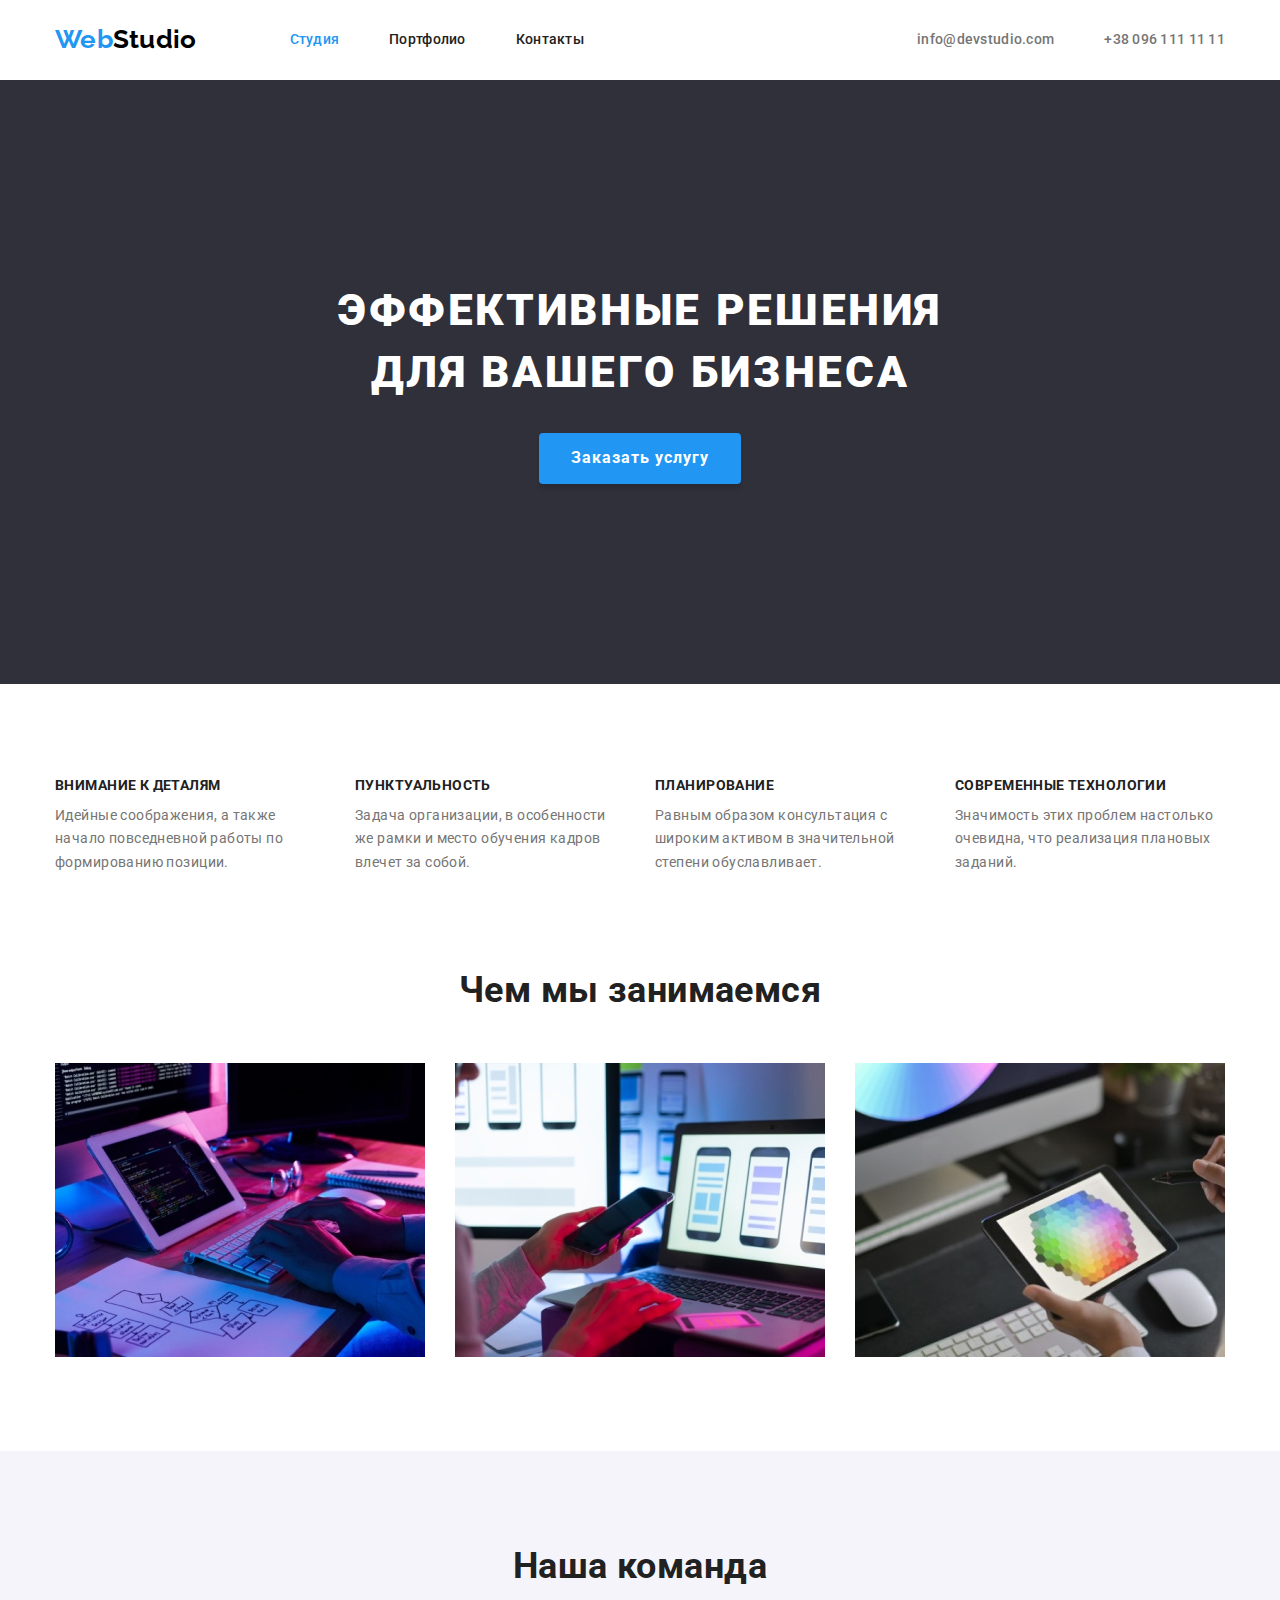
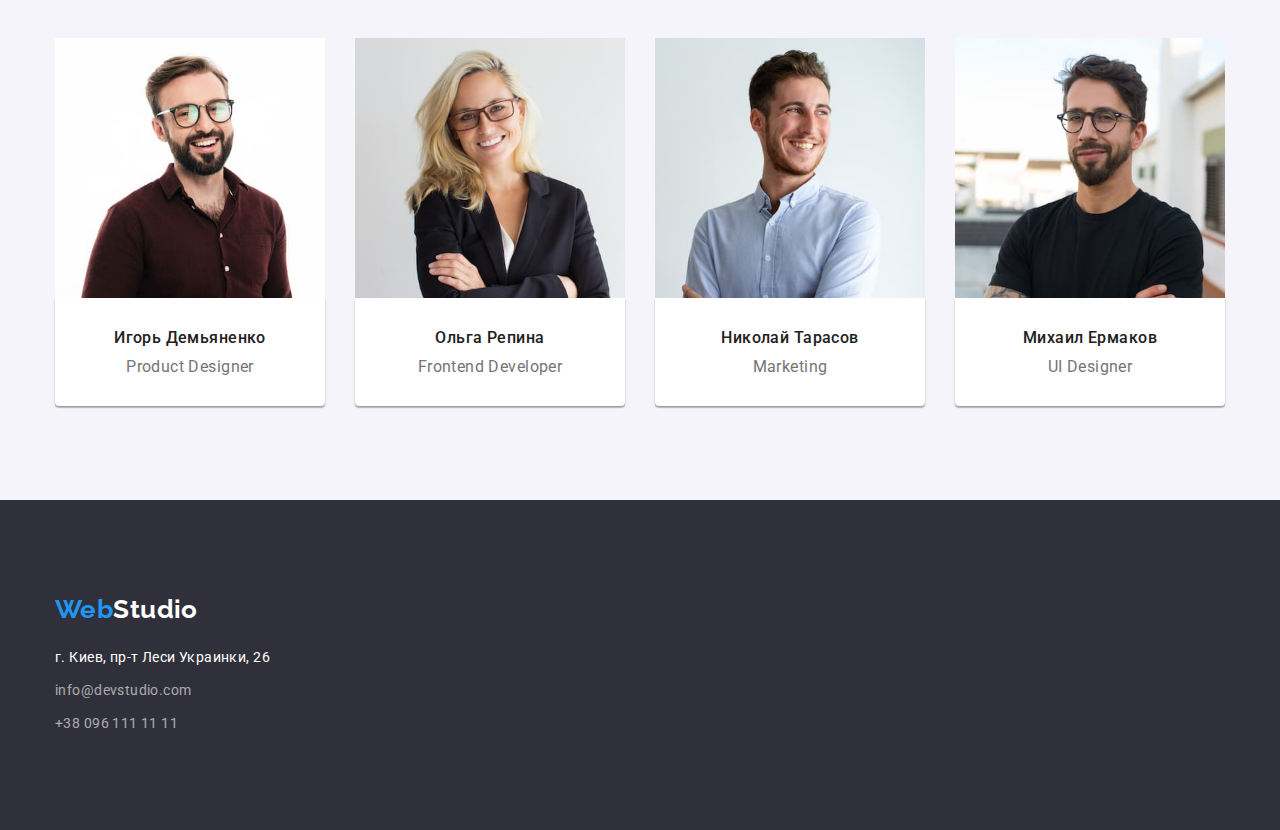
==== index.html @ 278dce56 "Работа с svg" ====
<!DOCTYPE html>
<html lang="ru">
<head>
    <meta charset="UTF-8">
    <meta http-equiv="X-UA-Compatible" content="IE=edge">
    <meta name="viewport" content="width=device-width, initial-scale=1.0">
    <link rel="stylesheet" href="https://cdnjs.cloudflare.com/ajax/libs/modern-normalize/1.0.0/modern-normalize.min.css"/>
    <link rel="stylesheet" href="./css/styles.css">
    <link rel="preconnect" href="https://fonts.gstatic.com">
    <link href="https://fonts.googleapis.com/css2?family=Raleway:wght@700&family=Roboto:wght@400;500;700;900&display=swap"
          rel="stylesheet">
    <title>Homework HTML+CSS of Yusupow E.</title>
</head>
<body>
    <!-- Header -->
    <header class="page-header">
        <div class="container">
            <nav class="navigation-menu">
                <a href="./index.html" class="logo"><span class="logo-half">Web</span>Studio</a>
                <ul class="list nav-list">
                    <li class="nav-items"> <a href="./index.html" class="nav-link link current">Студия</a></li>
                    <li class="nav-items"> <a href="./portfolio.html" class="nav-link link">Портфолио</a></li>
                    <li class="nav-items"> <a href="#" class="nav-link link">Контакты</a></li>
                </ul>
            </nav>
            <ul class="list contact-list">
                <li> <a href="mailto:info@devstudio.com" class="contact-link link">info@devstudio.com</a></li>
                <li> <a href="tel:+380961111111" class="contact-link link">+38 096 111 11 11</a></li>
            </ul>
        </div>
        
    </header>
    <!-- /Header -->

    <!-- Main content -->
    <!-- <div class="container"></div> -->
    <main>
        <!-- Hero -->
        <section class="hero">
            <div class="container">
                <h1 class="hero-title">Эффективные решения для вашего бизнеса</h1>
                <button type="button" class="hero-btn">Заказать услугу</button>
            </div>
        </section>
        <!-- /Hero -->
                
        <!-- About features section -->
        <section class="features-section">
            <div class="container">
                <ul class="list features-set">
                    <li class="feature-item">
                        <h3 class="feature-title">Внимание к деталям</h3>
                        <p class="feature-description">Идейные соображения, а также начало повседневной работы по формированию позиции.</p>
                    </li>
                    <li class="feature-item">
                        <h3 class="feature-title">Пунктуальность</h3>
                        <p class="feature-description">Задача организации, в особенности же рамки и место обучения кадров влечет за собой.</p>
                    </li>
                    <li class="feature-item">
                        <h3 class="feature-title">Планирование</h3>
                        <p class="feature-description">Равным образом консультация с широким активом в значительной степени обуславливает.</p>
                    </li>
                    <li class="feature-item">
                        <h3 class="feature-title">Современные технологии</h3>
                        <p class="feature-description">Значимость этих проблем настолько очевидна, что реализация плановых заданий.</p>
                    </li>
                </ul>
            </div>
        </section>
        <!-- /About features section -->
        
        <!-- About services section -->
        <section class="services-section">
            <div class="container">
                <h2 class="service-title">Чем мы занимаемся</h2>
                <ul class="list service-set">
                    <li class="service-item">
                        <img src="./images/box1.jpg" alt="website development" height="294" width="370">
                    </li>

                    <li class="service-item">
                        <img src="./images/box2.jpg" alt="web design creation" height="294" width="370">
                    </li>

                    <li class="service-item">
                        <img src="./images/box3.jpg" alt="developer tools" height="294" width="370">
                    </li>
                </ul>
            </div>    
           
            
        </section>
        <!-- /About services section -->

        <!-- About team section -->
        <section class="team-section">
            <div class="container">
                <h2 class="team-title">Наша команда</h2>
                <ul class="list team-set">
                    <li class="team-card">
                        <img src="./images/pdesigner.jpg" alt="member of the team" height="260" width="270">
                        <div class="card-member">
                            <h3 class="team-member">Игорь Демьяненко</h3>
                            <p class="profession">Product Designer</p>
                        </div>
                    </li>

                    <li class="team-card">
                        <img src="./images/fdeveloper.jpg" alt="member of the team" height="260" width="270">
                        <div class="card-member">
                            <h3 class="team-member">Ольга Репина</h3>
                            <p class="profession">Frontend Developer</p>
                        </div>
                    </li>

                    <li class="team-card">
                        <img src="./images/marketing.jpg" alt="member of the team" height="260" width="270">  
                        <div class="card-member">
                            <h3 class="team-member">Николай Тарасов</h3>
                            <p class="profession">Marketing</p>
                        </div>
                    </li>

                    <li class="team-card">
                        
                        <img src="./images/uldesigner.jpg" alt="member of the team" height="260" width="270">
                        <div class="card-member">
                            <h3 class="team-member">Михаил Ермаков</h3>
                            <p class="profession">UI Designer</p>
                        </div>
                    </li>                 
                </ul>
            </div>
            
        </section>
        <!-- /About team section -->
    </main>
    <!-- /Main content -->

    <!-- Footer -->
    <footer class="footer-section">
        <div class="container">
            <a href="./index.html" class="logo footer-logo"><span class="logo-half">Web</span>Studio</a>
            <address>
                <p class="location">г. Киев, пр-т Леси Украинки, 26</p>
                <ul class="list contact-list contact-footer">
                    <li>
                        <a href="mailto:info@devstudio.com" class="contact-link link">info@devstudio.com</a>
                    </li>
                    <li>
                        <a href="tel:+380961111111" class="contact-link link">+38 096 111 11 11</a>
                    </li>
                </ul>
            </address>
        </div>
       
    </footer>
    <!-- /Footer -->
</body>
</html>
---- css/styles.css ----
:root {
  --primary-text-color: #757575;
  --primary-white-color: #ffffff;
  --title-text-color: #212121;
  --accent-color: #2196f3;
  --background-dark-color: #2f303a;
  --background-light-color: #f5f4fa;
  --logo-text-color: #000000;
  --transparent-color: rgba(255, 255, 255, 0.6);

  --card-set-gap: 30px;
  --card-shadow: 0px 2px 1px -1px rgba(0, 0, 0, 0.2),
    0px 1px 1px 0px rgba(0, 0, 0, 0.14), 0px 1px 3px 0px rgba(0, 0, 0, 0.12);
}
body {
  font-family: Roboto, sans-serif;
  font-style: normal;
  font-weight: normal;
  font-size: 14px;
  line-height: 1.71;
  letter-spacing: 0.03em;
  color: var(--primary-text-color);
  background-color: var(--primary-white-color);
}

/* Селекторы элементов и классов с повторяющимися значениями */
h2,
h3,
a.nav-link,
.btn-filter {
  color: var(--title-text-color);
}

ul {
  list-style-type: none;
}
.hero-btn,
.btn-filter:hover,
.btn-filter:focus,
.hero,
.footer-section .footer-logo,
.location {
  color: var(--primary-white-color);
}
.logo-half,
.link:hover,
.link:focus,
a.current {
  color: var(--accent-color);
}
.hero-btn,
.btn-filter:hover,
.btn-filter:focus {
  background-color: var(--accent-color);
}
.hero,
.footer-section {
  background-color: var(--background-dark-color);
}
.team-section,
.btn-filter {
  background-color: var(--background-light-color);
}
.list,
.feature-description,
.features-set,
.team-set .portfolio-item,
.card-set,
.team-set,
.profession,
.feature-title,
.service-set,
.service-title,
.team-title,
.team-member,
.portfolio-menu,
address,
.features-section,
.portfolio {
  margin: 0;
  padding: 0;
}
.card-set,
.filter-list,
.team-set,
.service-set,
.features-set,
.navigation-menu,
.nav-list,
.page-header .contact-list,
.page-header .container {
  display: flex;
}
.card-set,
.features-set,
.service-set,
.team-set {
  margin-left: calc(-1 * var(--card-set-gap));
}
.feature-item,
.team-card {
  flex-basis: calc(100% / 4 - var(--card-set-gap));
  margin-left: var(--card-set-gap);
}
.card-set > .card-item,
.service-item {
  flex-basis: calc(100% / 3 - var(--card-set-gap));
  margin-left: var(--card-set-gap);
}
.filter-list,
.service-title,
.team-title {
  margin-bottom: 50px;
}
.footer-section,
.team-section,
.features-section,
.portfolio {
  padding-top: 94px;
  padding-bottom: 94px;
}
.container,
main,
.footer-section,
.hero {
  margin-left: auto;
  margin-right: auto;
}
.hero,
.service-title,
.team-title,
.card-member {
  text-align: center;
}
.list {
  list-style: none;
}
.container {
  width: 1200px;
  padding: 0 15px;
}
/* /Селекторы элементов и классов с повторяющимися значениями */

/* Header */
.page-header .container {
  min-height: 80px;
}
.portfolio-header {
  border-bottom: 1px solid #ececec;
}
.logo {
  font-family: Raleway;
  font-weight: bold;
  font-size: 26px;
  line-height: 1.2;
  text-decoration: none;
  color: var(--logo-text-color);
}
.navigation-menu,
.contact-list {
  font-weight: 500;
  line-height: 1.14;
  letter-spacing: 0.02em;
}
.navigation-menu,
.nav-list,
.page-header .contact-list {
  align-items: center;
}
.nav-list {
  margin-left: 93px;
}
.nav-items:not(:last-child),
.contact-list li:not(:last-child) {
  margin-right: 50px;
}
.page-header .contact-list {
  margin-left: auto;
}
.link {
  text-decoration: none;
  color: var(--primary-text-color);
  padding: 9px 0;
}
/* /Header */

/* Main content */
/* Hero */
.hero {
  padding: 200px 0;
}
.hero-title {
  font-weight: 900;
  font-size: 44px;
  line-height: 1.4;
  letter-spacing: 0.06em;
  text-transform: uppercase;
  width: 696px;
  margin: 0 auto 30px;
}
.hero-btn {
  font-weight: bold;
  font-size: 16px;
  line-height: 1.9;
  letter-spacing: 0.06em;
  min-width: 200px;
  border: transparent;
  border-radius: 4px;
  padding: 10px 32px;
  display: inline-block;
  box-shadow: 0px 4px 4px rgba(0, 0, 0, 0.15);
}
.hero-btn:hover,
.hero-btn:focus {
  cursor: pointer;
}
.hero-btn {
  border: 0px;
}
/* /Hero */

/* About features section */
.feature-title {
  font-weight: bold;
  font-size: 14px;
  line-height: 1.14;
  text-transform: uppercase;
  margin-bottom: 10px;
}
/* /About features section */

/* About services section */
.services-section {
  padding-bottom: 94px;
}
.service-title {
  font-weight: bold;
  font-size: 36px;
  line-height: 1.2;
}
img {
  display: block;
  max-width: 100%;
  height: auto;
}
/* /About services section */

/* About team section */
.team-section {
  font-size: 16px;
  line-height: 1.2;
}
.team-title {
  font-weight: bold;
  font-size: 36px;
  line-height: 1.2;
}
.card-member {
  background-color: #fff;
  border-radius: 0 0 4px 4px;
  box-shadow: 0px 1px 3px rgba(0, 0, 0, 0.12), 0px 1px 1px rgba(0, 0, 0, 0.14),
    0px 2px 1px rgba(0, 0, 0, 0.2);
}
.card-member {
  padding: 30px 50px;
}
.team-member {
  font-weight: 500;
  font-size: 16px;
  margin-bottom: 10px;
}
/* /About team section */
/* /Main content */

/* Portfolio content */
/* Portfolio filter */
.filter-list {
  justify-content: center;
}
.filter-item:not(:last-child) {
  margin-right: 8px;
}
.btn-filter {
  font-family: Roboto;
  font-style: normal;
  font-weight: 500;
  font-size: 16px;
  line-height: 1.62;
  letter-spacing: 0.03em;
  cursor: pointer;
  min-width: 78px;
  border: transparent;
  border-radius: 4px;
  padding: 6px 22px;
}
/* /Portfolio filter */

/* Portfolio menu */
.portfolio-item {
  font-weight: 700;
  font-size: 18px;
  line-height: 2;
  letter-spacing: 0.06em;
}
.portfolio-menu {
  font-size: 16px;
  line-height: 1.9;
}
.card-set {
  flex-wrap: wrap;
}
.card-set > .card-item:nth-child(n + 4) {
  margin-top: var(--card-set-gap);
}
.card {
  width: 370px;
  min-height: 404px;
  overflow: hidden;
}
.menu-items {
  padding: 20px 24px;
  border: 1px solid #eeeeee;
  border-top: 0;
}
.portfolio-item {
  margin-bottom: 4px;
}
/* /Portfolio menu */
/* /Portfolio content */

/* Footer */
address {
  margin-top: 20px;
}
.contact-footer a {
  font-style: normal;
  font-weight: 400;
  font-size: 14px;
  line-height: 1.7;
  letter-spacing: 0.03em;
  color: var(--transparent-color);
}
.contact-footer li:not(:last-child) {
  margin-bottom: 9px;
}
.location {
  font-style: normal;
  margin-bottom: 9px;
}
/* /Footer */
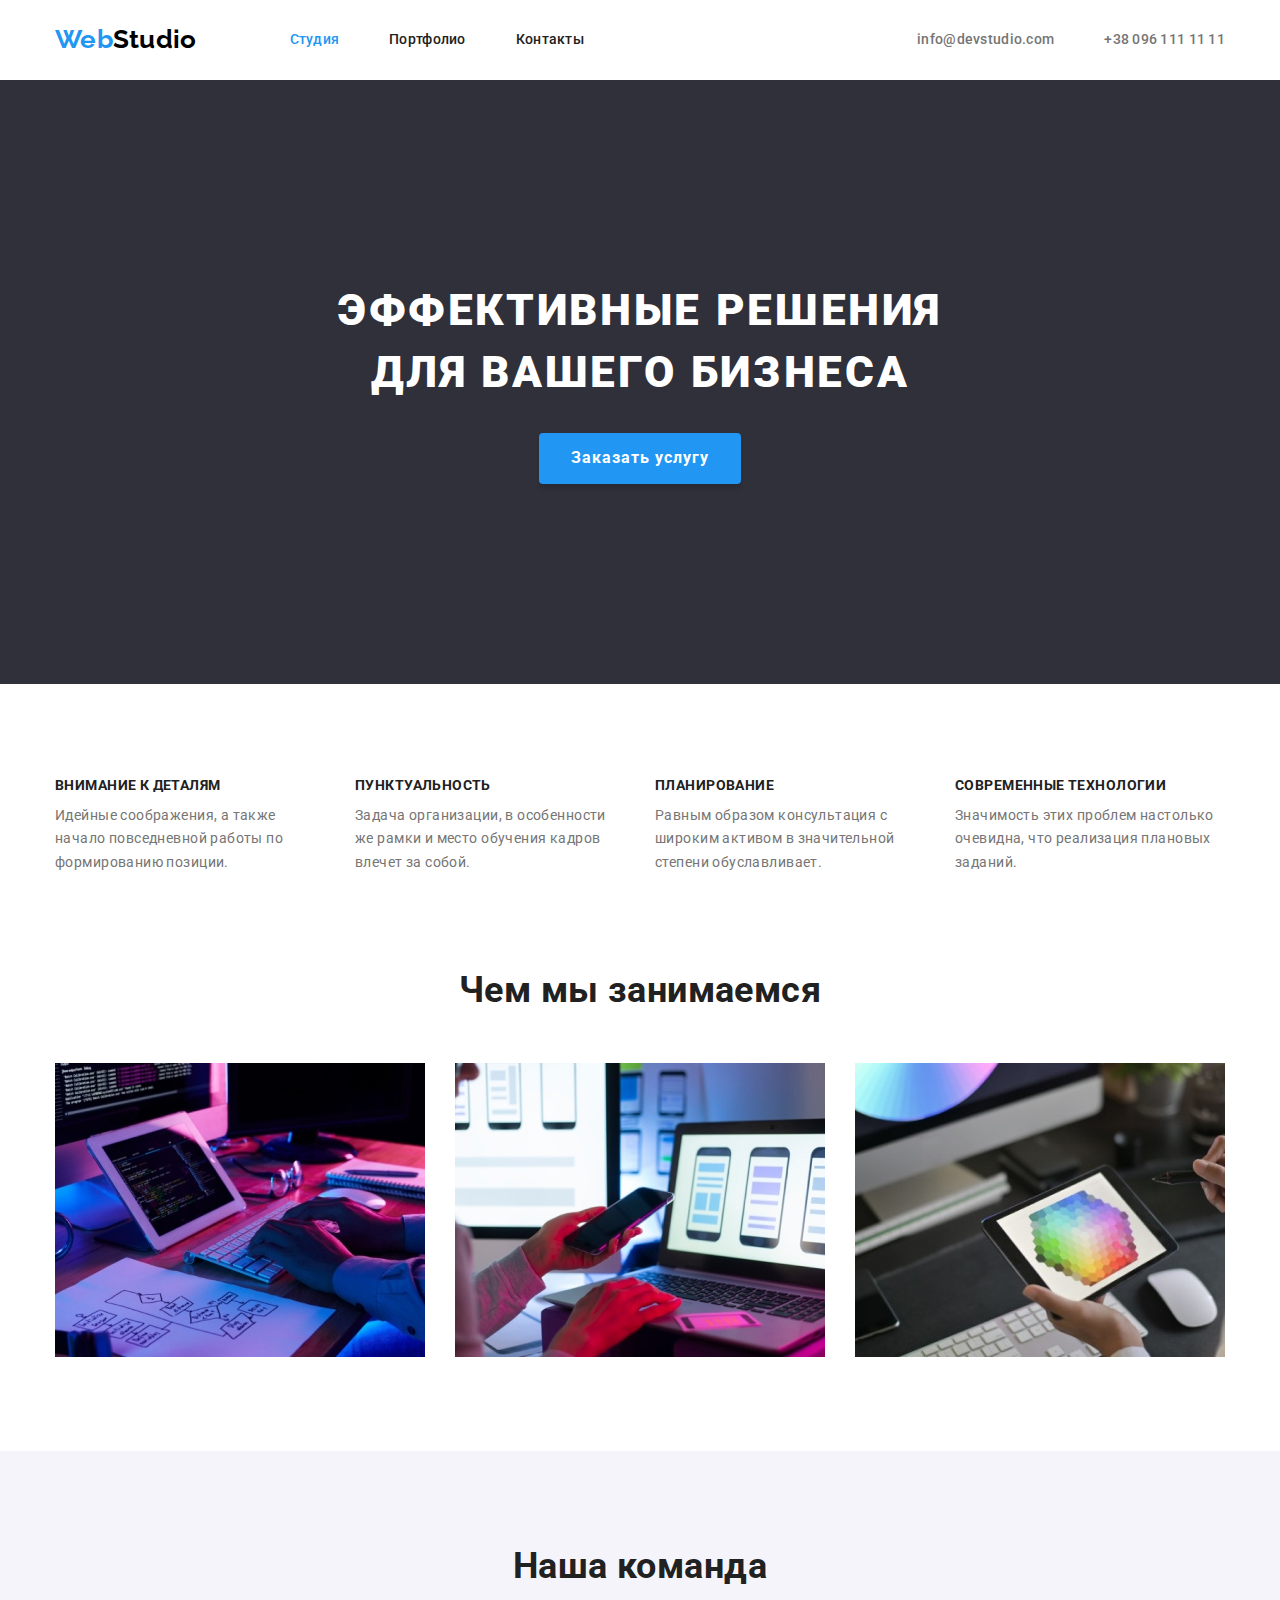
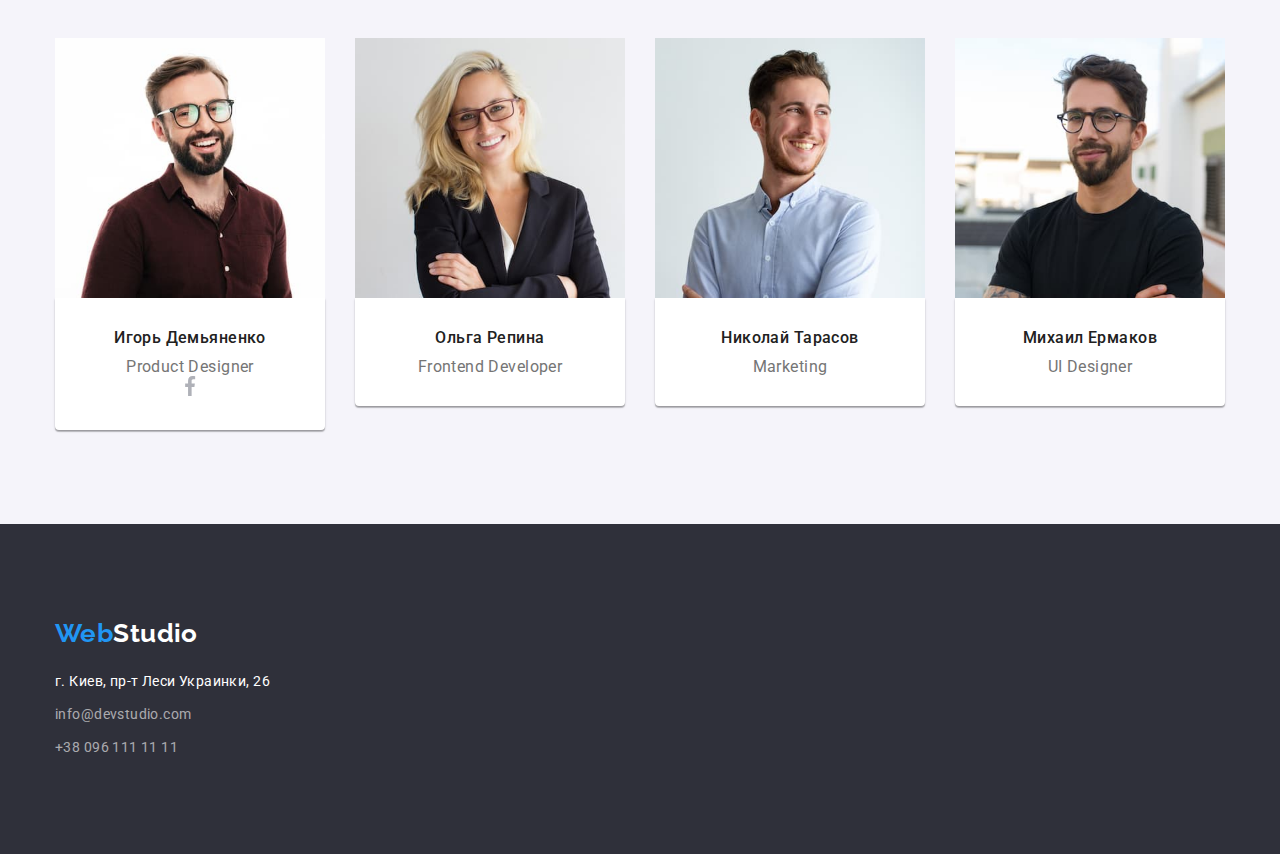
==== commit 40c3d47a: "тест по svg" ====
--- a/index.html
+++ b/index.html
@@ -102,6 +102,13 @@
                         <div class="card-member">
                             <h3 class="team-member">Игорь Демьяненко</h3>
                             <p class="profession">Product Designer</p>
+                            
+                            
+                            <svg width="20" height="20">
+                                <use href="./img/sprite.svg#facebook"></use>
+                            </svg>
+
+                            
                         </div>
                     </li>
 
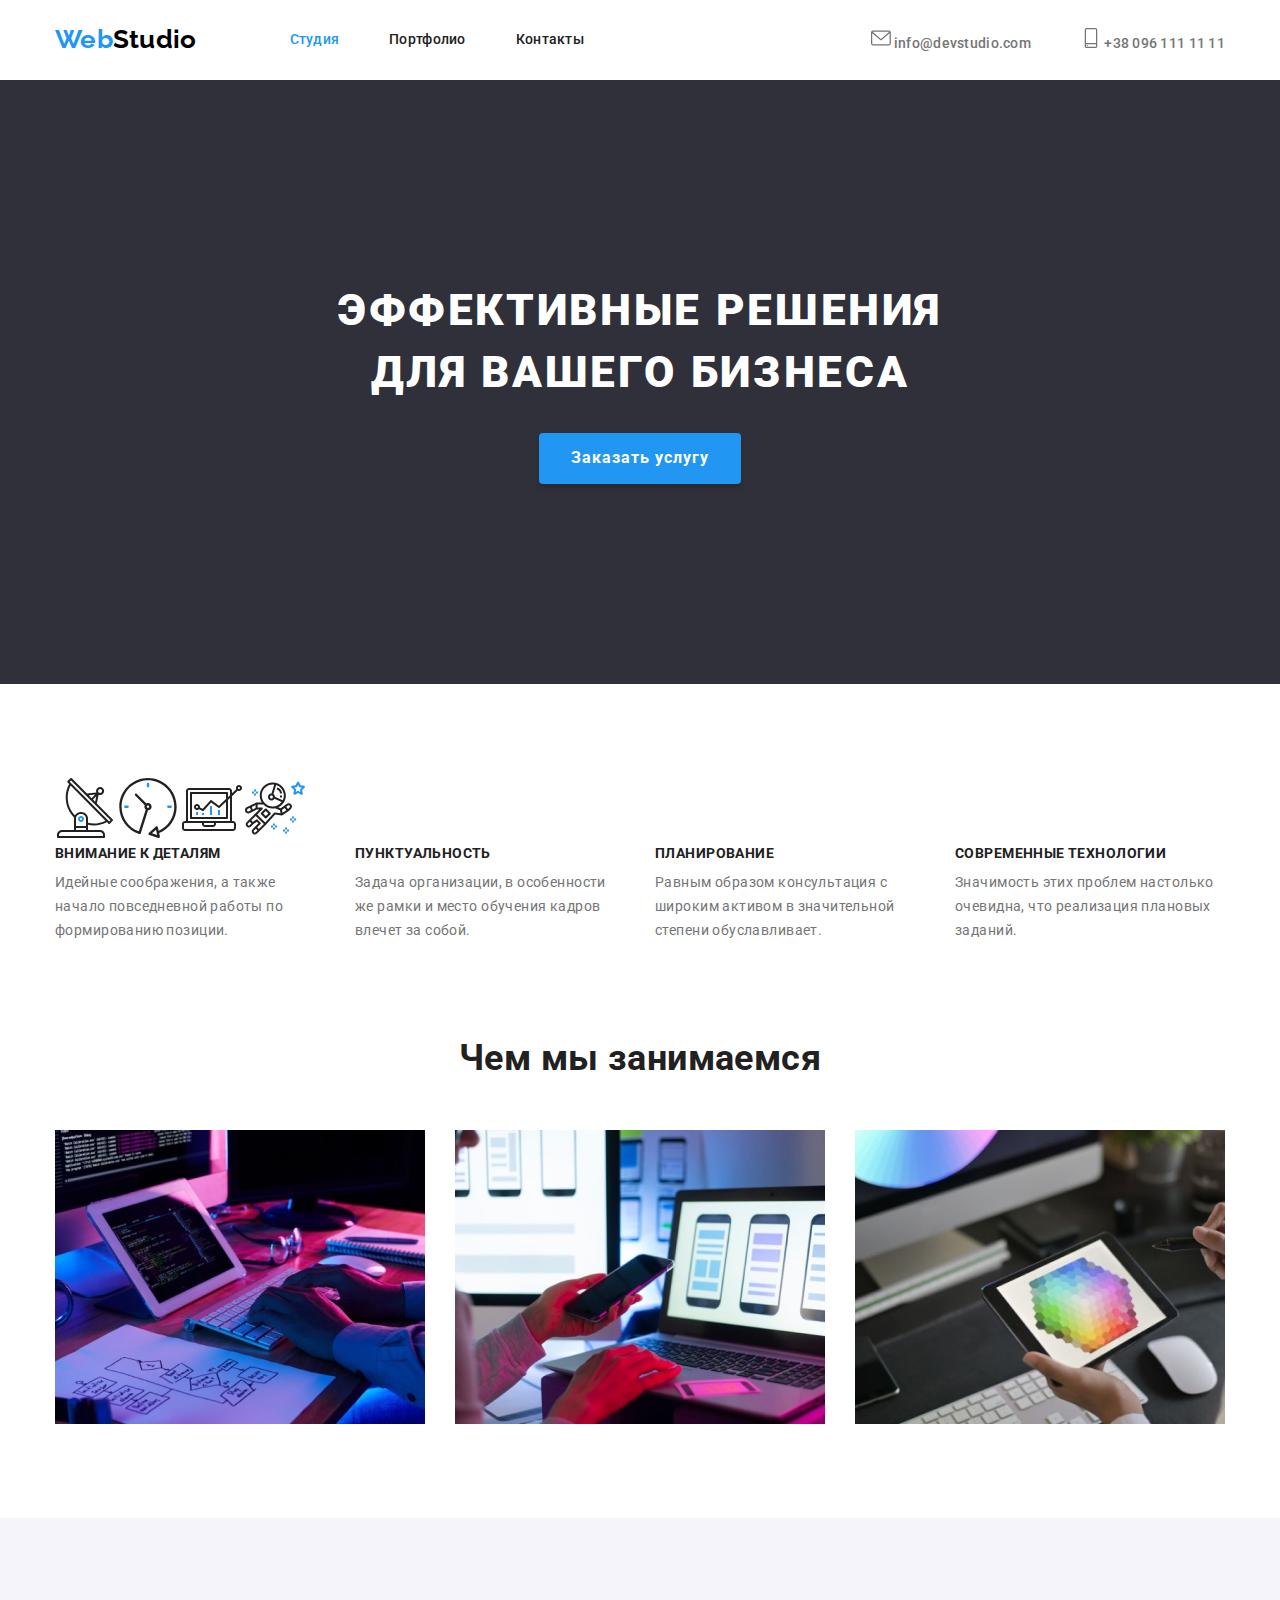
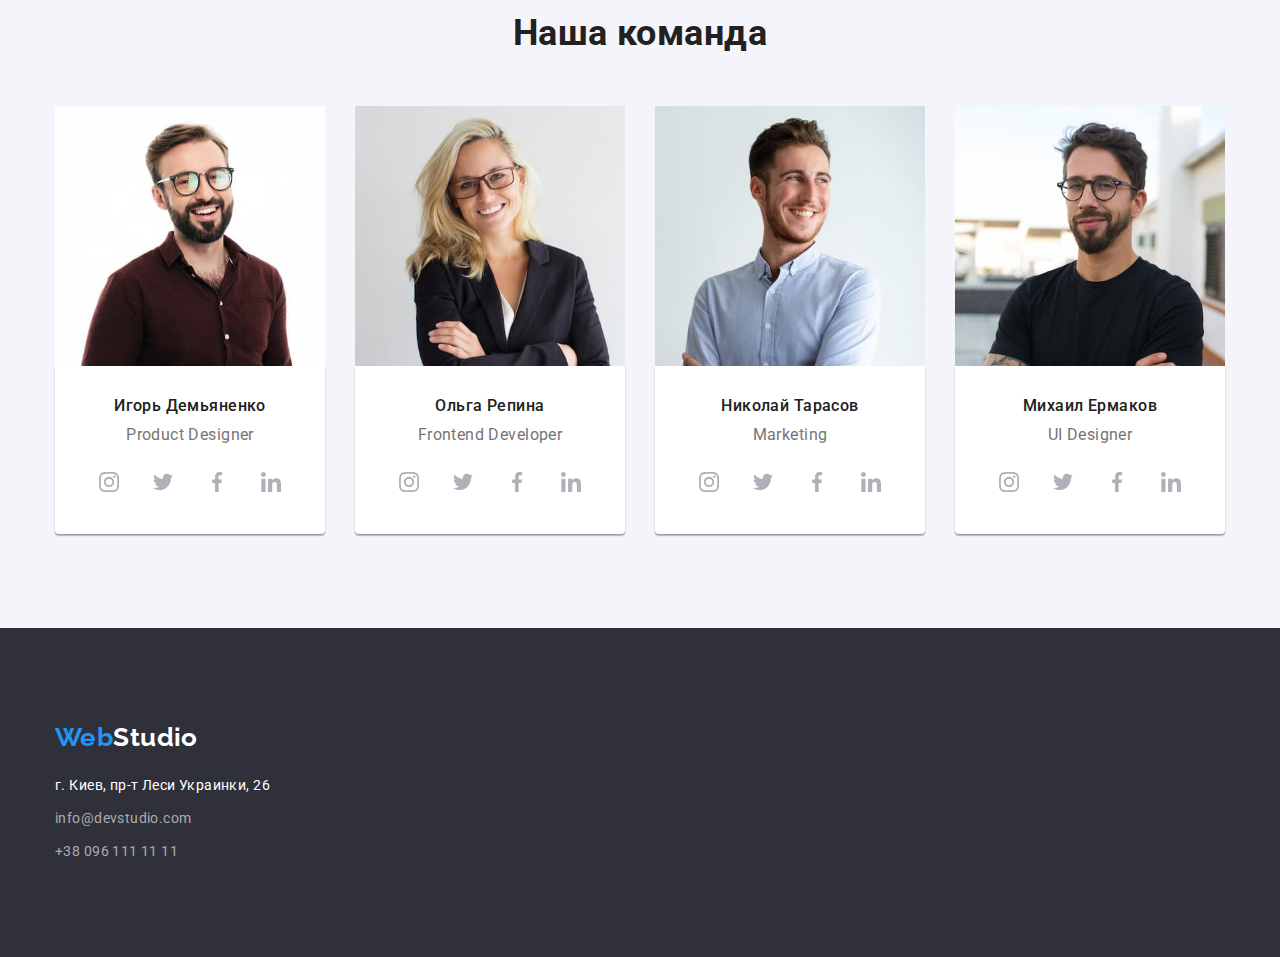
==== commit 26c2d903: "Работа с иконками" ====
--- a/index.html
+++ b/index.html
@@ -24,8 +24,18 @@
                 </ul>
             </nav>
             <ul class="list contact-list">
-                <li> <a href="mailto:info@devstudio.com" class="contact-link link">info@devstudio.com</a></li>
-                <li> <a href="tel:+380961111111" class="contact-link link">+38 096 111 11 11</a></li>
+                <li> 
+                    <svg width="20" height="20">
+                        <use href="./images/sprite.svg#envelope"></use>
+                    </svg>
+                    <a href="mailto:info@devstudio.com" class="contact-link link">info@devstudio.com</a>
+                </li>
+                <li> 
+                    <svg width="20" height="20">
+                        <use href="./images/sprite.svg#smartphone"></use>
+                    </svg>
+                    <a href="tel:+380961111111" class="contact-link link">+38 096 111 11 11</a>
+                </li>
             </ul>
         </div>
         
@@ -47,6 +57,24 @@
         <!-- About features section -->
         <section class="features-section">
             <div class="container">
+
+                <div class="div-svg">
+                    <svg width="60" height="60">
+                        <use class="my-svg" href="./images/sprite.svg#antenna"></use>
+                    </svg>
+                    <svg width="60" height="60">
+                        <use class="my-svg" href="./images/sprite.svg#clock"></use>
+                    </svg>
+                    <svg width="60" height="60">
+                        <use class="my-svg" href="./images/sprite.svg#diagram"></use>
+                    </svg>
+                    <svg width="60" height="60">
+                        <use class="my-svg" href="./images/sprite.svg#astronaut"></use>
+                    </svg>
+                </div>
+                
+
+
                 <ul class="list features-set">
                     <li class="feature-item">
                         <h3 class="feature-title">Внимание к деталям</h3>
@@ -102,13 +130,40 @@
                         <div class="card-member">
                             <h3 class="team-member">Игорь Демьяненко</h3>
                             <p class="profession">Product Designer</p>
-                            
-                            
-                            <svg width="20" height="20">
-                                <use href="./img/sprite.svg#facebook"></use>
-                            </svg>
-
-                            
+                            <ul class="member-icons">
+                                <li> 
+                                    <a class="member-link" href="#" area-label="Иконка Инстаграм">
+                                        <svg class="member-svg-icon">
+                                            <use href="./images/sprite.svg#instagram"></use>
+                                        </svg>
+                                    </a>
+                                    
+                               </li>
+                                <li> 
+                                    <a class="member-link" href="#" area-label="Иконка Твиттер">
+                                        <svg class="member-svg-icon">
+                                            <use href="./images/sprite.svg#twitter"></use>
+                                        </svg>
+                                    </a>
+                                    
+                                </li>
+                                <li> 
+                                    <a class="member-link" href="#" area-label="Иконка Фейсбук">
+                                        <svg class="member-svg-icon">
+                                            <use href="./images/sprite.svg#facebook"></use>
+                                        </svg>
+                                    </a>
+                                    
+                                </li>
+                                <li> 
+                                    <a class="member-link" href="#" area-label="Иконка Линкедин">
+                                        <svg class="member-svg-icon">
+                                            <use href="./images/sprite.svg#linkedin"></use>
+                                        </svg>
+                                    </a>
+                                    
+                                </li>
+                            </ul>
                         </div>
                     </li>
 
@@ -117,7 +172,42 @@
                         <div class="card-member">
                             <h3 class="team-member">Ольга Репина</h3>
                             <p class="profession">Frontend Developer</p>
+                            <ul class="member-icons">
+                                <li>
+                                    <a class="member-link" href="#" area-label="Иконка Инстаграм">
+                                        <svg class="member-svg-icon">
+                                            <use href="./images/sprite.svg#instagram"></use>
+                                        </svg>
+                                    </a>
+                            
+                                </li>
+                                <li>
+                                    <a class="member-link" href="#" area-label="Иконка Твиттер">
+                                        <svg class="member-svg-icon">
+                                            <use href="./images/sprite.svg#twitter"></use>
+                                        </svg>
+                                    </a>
+                            
+                                </li>
+                                <li>
+                                    <a class="member-link" href="#" area-label="Иконка Фейсбук">
+                                        <svg class="member-svg-icon">
+                                            <use href="./images/sprite.svg#facebook"></use>
+                                        </svg>
+                                    </a>
+                            
+                                </li>
+                                <li>
+                                    <a class="member-link" href="#" area-label="Иконка Линкедин">
+                                        <svg class="member-svg-icon">
+                                            <use href="./images/sprite.svg#linkedin"></use>
+                                        </svg>
+                                    </a>
+                            
+                                </li>
+                            </ul>
                         </div>
+
                     </li>
 
                     <li class="team-card">
@@ -125,6 +215,40 @@
                         <div class="card-member">
                             <h3 class="team-member">Николай Тарасов</h3>
                             <p class="profession">Marketing</p>
+                            <ul class="member-icons">
+                                <li>
+                                    <a class="member-link" href="#" area-label="Иконка Инстаграм">
+                                        <svg class="member-svg-icon">
+                                            <use href="./images/sprite.svg#instagram"></use>
+                                        </svg>
+                                    </a>
+                            
+                                </li>
+                                <li>
+                                    <a class="member-link" href="#" area-label="Иконка Твиттер">
+                                        <svg class="member-svg-icon">
+                                            <use href="./images/sprite.svg#twitter"></use>
+                                        </svg>
+                                    </a>
+                            
+                                </li>
+                                <li>
+                                    <a class="member-link" href="#" area-label="Иконка Фейсбук">
+                                        <svg class="member-svg-icon">
+                                            <use href="./images/sprite.svg#facebook"></use>
+                                        </svg>
+                                    </a>
+                            
+                                </li>
+                                <li>
+                                    <a class="member-link" href="#" area-label="Иконка Линкедин">
+                                        <svg class="member-svg-icon">
+                                            <use href="./images/sprite.svg#linkedin"></use>
+                                        </svg>
+                                    </a>
+                            
+                                </li>
+                            </ul>
                         </div>
                     </li>
 
@@ -134,6 +258,40 @@
                         <div class="card-member">
                             <h3 class="team-member">Михаил Ермаков</h3>
                             <p class="profession">UI Designer</p>
+                            <ul class="member-icons">
+                                <li>
+                                    <a class="member-link" href="#" area-label="Иконка Инстаграм">
+                                        <svg class="member-svg-icon">
+                                            <use href="./images/sprite.svg#instagram"></use>
+                                        </svg>
+                                    </a>
+                            
+                                </li>
+                                <li>
+                                    <a class="member-link" href="#" area-label="Иконка Твиттер">
+                                        <svg class="member-svg-icon">
+                                            <use href="./images/sprite.svg#twitter"></use>
+                                        </svg>
+                                    </a>
+                            
+                                </li>
+                                <li>
+                                    <a class="member-link" href="#" area-label="Иконка Фейсбук">
+                                        <svg class="member-svg-icon">
+                                            <use href="./images/sprite.svg#facebook"></use>
+                                        </svg>
+                                    </a>
+                            
+                                </li>
+                                <li>
+                                    <a class="member-link" href="#" area-label="Иконка Линкедин">
+                                        <svg class="member-svg-icon">
+                                            <use href="./images/sprite.svg#linkedin"></use>
+                                        </svg>
+                                    </a>
+                            
+                                </li>
+                            </ul>
                         </div>
                     </li>                 
                 </ul>
--- a/css/styles.css
+++ b/css/styles.css
@@ -9,6 +9,7 @@
   --transparent-color: rgba(255, 255, 255, 0.6);
 
   --card-set-gap: 30px;
+  --icon-soclink-gap: 10px;
   --card-shadow: 0px 2px 1px -1px rgba(0, 0, 0, 0.2),
     0px 1px 1px 0px rgba(0, 0, 0, 0.14), 0px 1px 3px 0px rgba(0, 0, 0, 0.12);
 }
@@ -262,12 +263,39 @@
     0px 2px 1px rgba(0, 0, 0, 0.2);
 }
 .card-member {
-  padding: 30px 50px;
+  padding: 30px 32px;
 }
 .team-member {
   font-weight: 500;
   font-size: 16px;
   margin-bottom: 10px;
+}
+.member-icons {
+  margin: 16px 0 0 calc(-1 * var(--icon-soclink-gap));
+  padding: 0;
+  display: flex;
+}
+.member-icons .member-link {
+  display: flex;
+  justify-content: center;
+  align-items: center;
+  flex-basis: calc(100% / 4 - var(--icon-soclink-gap));
+  margin-left: var(--icon-soclink-gap);
+  width: 44px;
+  height: 44px;
+  border-radius: 50%;
+  background-color: #ffffff;
+}
+.member-link:hover {
+  background-color: var(--accent-color);
+}
+.member-link:hover .member-svg-icon {
+  fill: #ffffff;
+}
+
+.member-icons .member-svg-icon {
+  width: 20px;
+  height: 20px;
 }
 /* /About team section */
 /* /Main content */
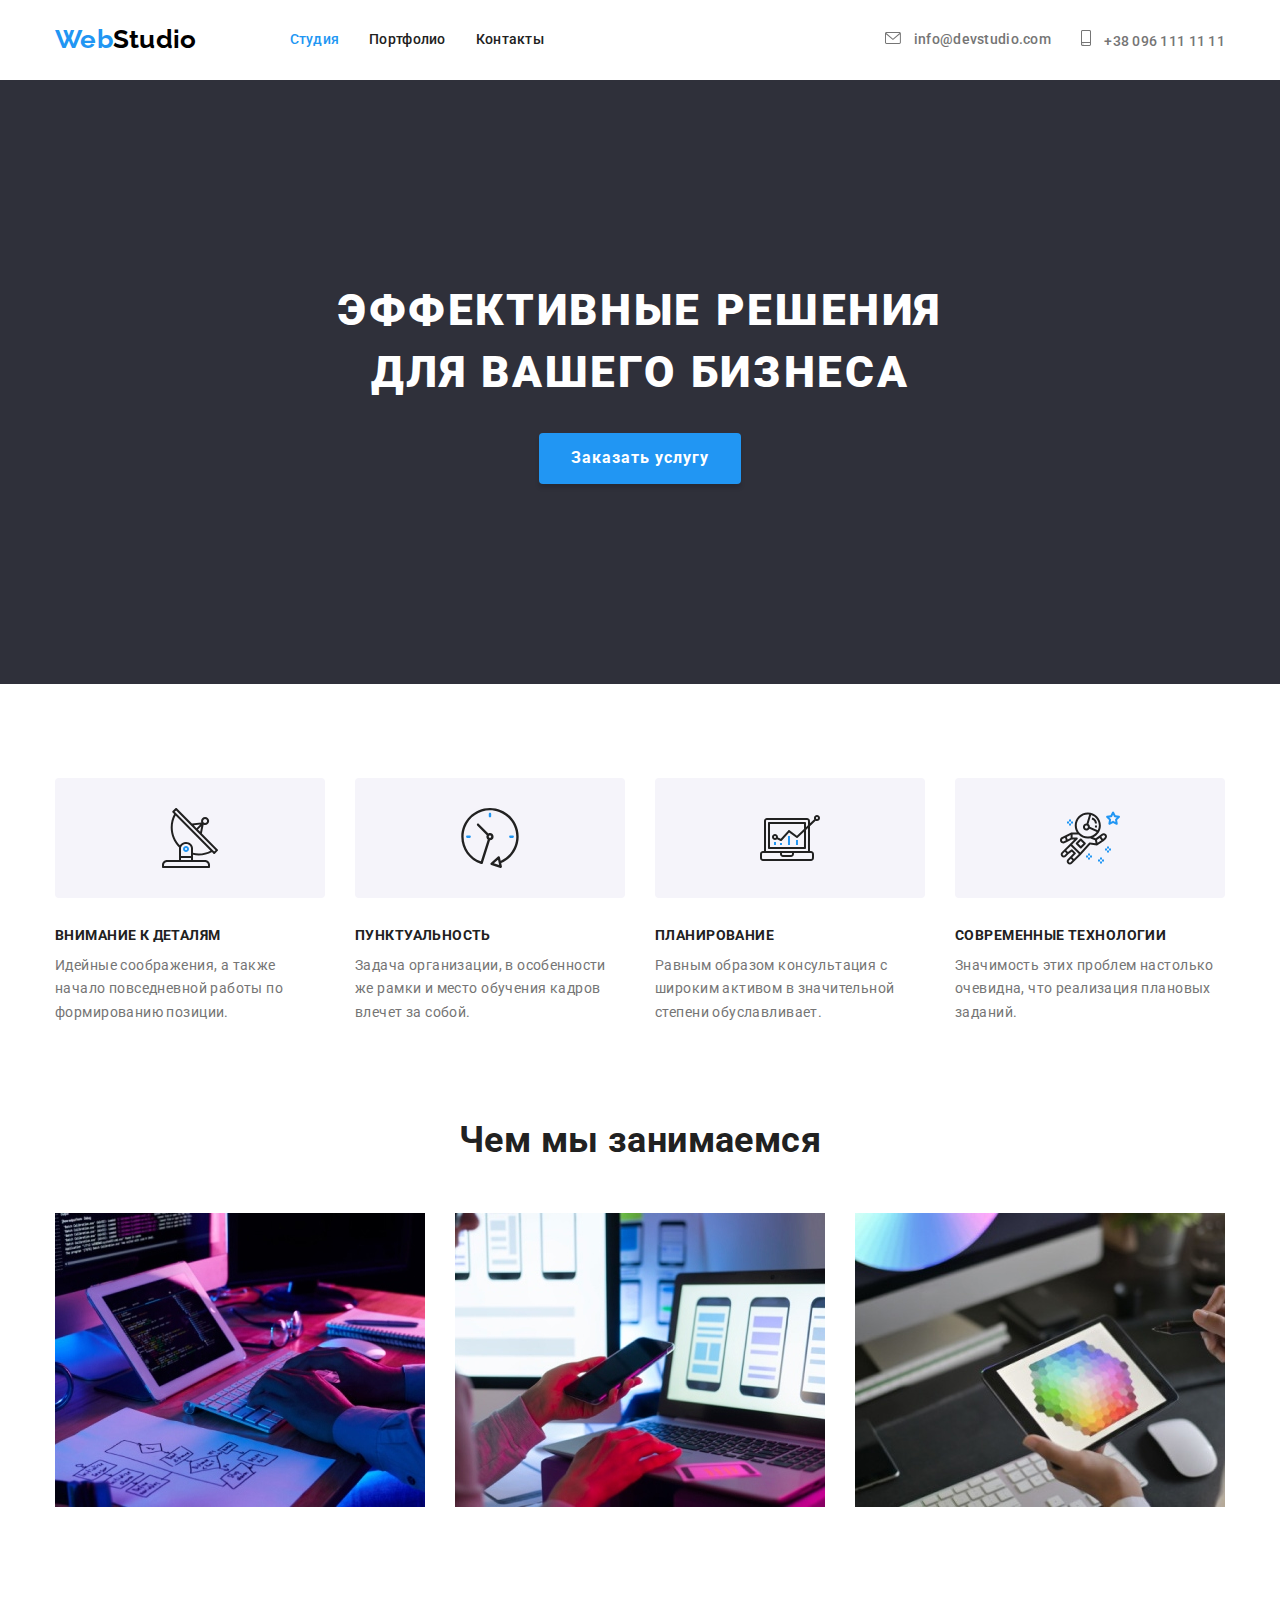
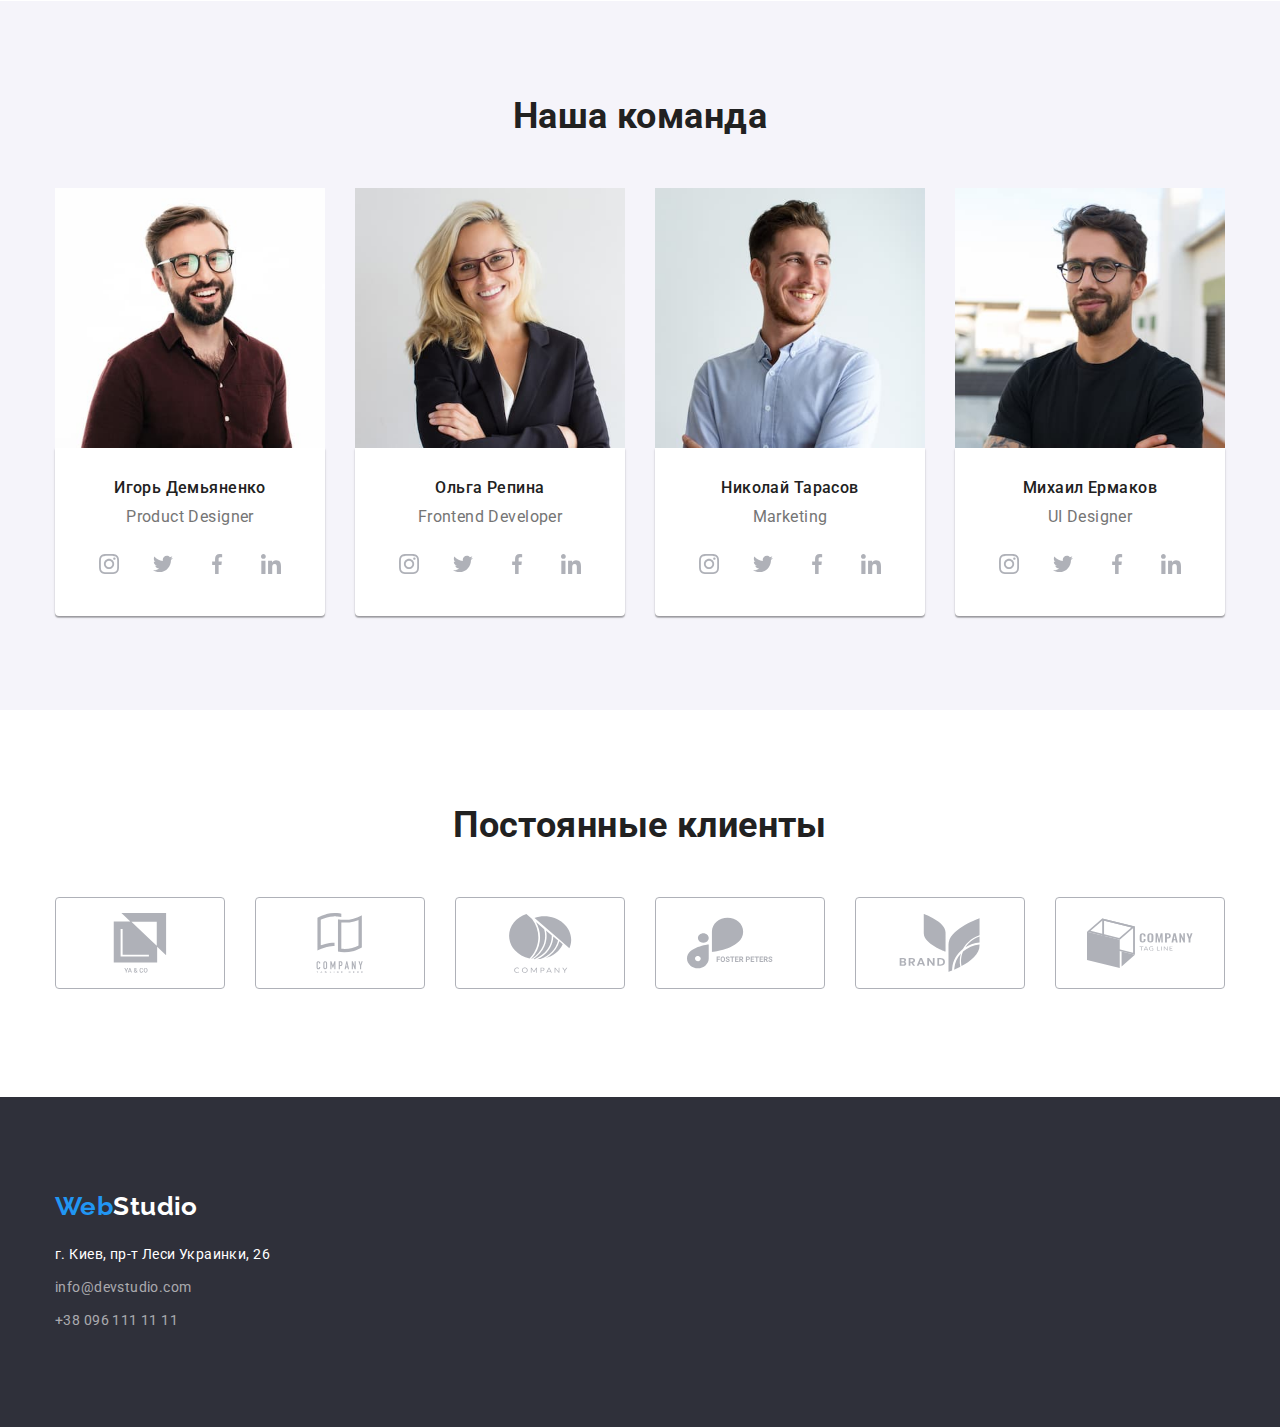
==== commit 88fba05c: "Студия доработана в плане svg. Нужно доработать портфолио" ====
--- a/index.html
+++ b/index.html
@@ -24,17 +24,22 @@
                 </ul>
             </nav>
             <ul class="list contact-list">
-                <li> 
-                    <svg width="20" height="20">
-                        <use href="./images/sprite.svg#envelope"></use>
-                    </svg>
-                    <a href="mailto:info@devstudio.com" class="contact-link link">info@devstudio.com</a>
+                <li class="contact-items"> 
+                    <a href="mailto:info@devstudio.com" class="contact-link link">
+                        <svg class="mail-icon">
+                            <use href="./images/sprite.svg#envelope"></use>
+                        </svg>
+                        info@devstudio.com
+                    </a>
                 </li>
-                <li> 
-                    <svg width="20" height="20">
-                        <use href="./images/sprite.svg#smartphone"></use>
-                    </svg>
-                    <a href="tel:+380961111111" class="contact-link link">+38 096 111 11 11</a>
+
+                <li class="contact-items">  
+                    <a href="tel:+380961111111" class="contact-link link">
+                        <svg class="phone-icon">
+                            <use href="./images/sprite.svg#smartphone"></use>
+                        </svg>
+                        +38 096 111 11 11
+                    </a>
                 </li>
             </ul>
         </div>
@@ -57,38 +62,43 @@
         <!-- About features section -->
         <section class="features-section">
             <div class="container">
-
-                <div class="div-svg">
-                    <svg width="60" height="60">
-                        <use class="my-svg" href="./images/sprite.svg#antenna"></use>
-                    </svg>
-                    <svg width="60" height="60">
-                        <use class="my-svg" href="./images/sprite.svg#clock"></use>
-                    </svg>
-                    <svg width="60" height="60">
-                        <use class="my-svg" href="./images/sprite.svg#diagram"></use>
-                    </svg>
-                    <svg width="60" height="60">
-                        <use class="my-svg" href="./images/sprite.svg#astronaut"></use>
-                    </svg>
-                </div>
-                
-
-
                 <ul class="list features-set">
                     <li class="feature-item">
+                        <div class="feature-icons-container">
+                            <svg  class="feature-icons">
+                                <use href="./images/sprite.svg#antenna"></use>
+                             </svg>
+                        </div>
                         <h3 class="feature-title">Внимание к деталям</h3>
                         <p class="feature-description">Идейные соображения, а также начало повседневной работы по формированию позиции.</p>
                     </li>
                     <li class="feature-item">
+                        <div class="feature-icons-container">
+                            <svg class="feature-icons">
+                                <use href="./images/sprite.svg#clock"></use>
+                            </svg>
+                        </div>
+                       
                         <h3 class="feature-title">Пунктуальность</h3>
                         <p class="feature-description">Задача организации, в особенности же рамки и место обучения кадров влечет за собой.</p>
                     </li>
                     <li class="feature-item">
+                        <div class="feature-icons-container">
+                            <svg  class="feature-icons">
+                            <use href="./images/sprite.svg#diagram"></use>
+                        </svg>
+                        </div>
+                        
                         <h3 class="feature-title">Планирование</h3>
                         <p class="feature-description">Равным образом консультация с широким активом в значительной степени обуславливает.</p>
                     </li>
                     <li class="feature-item">
+                        <div class="feature-icons-container">
+                            <svg  class="feature-icons" width="60" height="60">
+                            <use href="./images/sprite.svg#astronaut"></use>
+                        </svg>
+                        </div>
+                        
                         <h3 class="feature-title">Современные технологии</h3>
                         <p class="feature-description">Значимость этих проблем настолько очевидна, что реализация плановых заданий.</p>
                     </li>
@@ -115,8 +125,6 @@
                     </li>
                 </ul>
             </div>    
-           
-            
         </section>
         <!-- /About services section -->
 
@@ -296,9 +304,64 @@
                     </li>                 
                 </ul>
             </div>
-            
         </section>
         <!-- /About team section -->
+        <section class="regular-customers">
+            <div class="container">
+                <h2 class="customers-title">Постоянные клиенты</h2>
+                <ul class="customers-list">
+                    <li class="customer-items">
+                        <a class="customer-link" href="#" area-label="Иконка YA & CO">
+                            <svg class="customer-icons">
+                                <use href="./images/sprite.svg#yaco"></use>
+                            </svg>
+                        </a>
+                        
+                    </li>
+                    <li class="customer-items">
+                        <a class="customer-link" href="#" area-label="Иконка Tagline Here">
+                            <svg class="customer-icons">
+                                <use href="./images/sprite.svg#cth"></use>
+                            </svg>
+                        </a>
+                        
+                    </li>
+                    <li class="customer-items">
+                        <a class="customer-link" href="#" area-label="Иконка Company">
+                            <svg class="customer-icons">
+                                <use href="./images/sprite.svg#company"></use>
+                            </svg>
+                        </a>
+                        
+                    </li>
+                    <li class="customer-items">
+                        <a class="customer-link" href="#" area-label="Иконка Foster Peters">
+                            <svg class="customer-icons">
+                                <use href="./images/sprite.svg#fosterpeters"></use>
+                            </svg>
+                        </a>
+                        
+                    </li>
+                    <li class="customer-items">
+                        <a class="customer-link" href="#" area-label="Иконка Brand">
+                            <svg class="customer-icons">
+                                <use href="./images/sprite.svg#brand"></use>
+                            </svg>
+                        </a>
+                        
+                    </li>
+                    <li class="customer-items">
+                        <a class="customer-link" href="#" area-label="Иконка Company Tag Line">
+                            <svg class="customer-icons">
+                                <use href="./images/sprite.svg#tagline"></use>
+                            </svg>
+                        </a>
+                        
+                    </li>
+                </ul>
+            </div>
+        
+        </section>
     </main>
     <!-- /Main content -->
 
--- a/css/styles.css
+++ b/css/styles.css
@@ -7,7 +7,7 @@
   --background-light-color: #f5f4fa;
   --logo-text-color: #000000;
   --transparent-color: rgba(255, 255, 255, 0.6);
-
+  --svg-primary-color: #afb1b8;
   --card-set-gap: 30px;
   --icon-soclink-gap: 10px;
   --card-shadow: 0px 2px 1px -1px rgba(0, 0, 0, 0.2),
@@ -73,6 +73,7 @@
 .service-set,
 .service-title,
 .team-title,
+.customers-title,
 .team-member,
 .portfolio-menu,
 address,
@@ -110,12 +111,14 @@
 }
 .filter-list,
 .service-title,
-.team-title {
+.team-title,
+.customers-title {
   margin-bottom: 50px;
 }
 .footer-section,
 .team-section,
 .features-section,
+.regular-customers,
 .portfolio {
   padding-top: 94px;
   padding-bottom: 94px;
@@ -130,7 +133,8 @@
 .hero,
 .service-title,
 .team-title,
-.card-member {
+.card-member,
+.customers-title {
   text-align: center;
 }
 .list {
@@ -173,7 +177,7 @@
 }
 .nav-items:not(:last-child),
 .contact-list li:not(:last-child) {
-  margin-right: 50px;
+  margin-right: 30px;
 }
 .page-header .contact-list {
   margin-left: auto;
@@ -182,6 +186,22 @@
   text-decoration: none;
   color: var(--primary-text-color);
   padding: 9px 0;
+}
+.mail-icon {
+  width: 16px;
+  height: 12px;
+  margin-right: 10px;
+  fill: var(--primary-text-color);
+}
+.phone-icon {
+  width: 10px;
+  height: 16px;
+  margin-right: 10px;
+  fill: var(--primary-text-color);
+}
+.contact-items > .contact-link:hover .mail-icon,
+.contact-items > .contact-link:hover .phone-icon {
+  fill: var(--accent-color);
 }
 /* /Header */
 
@@ -228,6 +248,20 @@
   text-transform: uppercase;
   margin-bottom: 10px;
 }
+.feature-icons-container {
+  width: 100%;
+  height: 120px;
+  margin-bottom: 30px;
+  border-radius: 4px;
+  display: flex;
+  align-items: center;
+  justify-content: center;
+  background-color: var(--background-light-color);
+}
+.feature-icons {
+  width: 60px;
+  height: 60px;
+}
 /* /About features section */
 
 /* About services section */
@@ -289,13 +323,14 @@
 .member-link:hover {
   background-color: var(--accent-color);
 }
-.member-link:hover .member-svg-icon {
+.member-link:hover:hover .member-svg-icon {
   fill: #ffffff;
 }
 
 .member-icons .member-svg-icon {
   width: 20px;
   height: 20px;
+  fill: var(--svg-primary-color);
 }
 /* /About team section */
 /* /Main content */
@@ -356,6 +391,42 @@
 /* /Portfolio menu */
 /* /Portfolio content */
 
+.customers-title {
+  font-weight: bold;
+  font-size: 36px;
+  line-height: 1.2;
+}
+.customers-list {
+  padding: 0;
+  display: flex;
+  margin-left: calc(-1 * var(--card-set-gap));
+}
+.customer-link {
+  display: flex;
+  justify-content: center;
+  align-items: center;
+  flex-basis: calc(100% / 6 - var(--card-set-gap));
+  margin-left: var(--card-set-gap);
+  width: 170px;
+  height: 92px;
+  border-radius: 4px;
+  border: 1px solid var(--svg-primary-color);
+}
+.customer-icons {
+  width: 106px;
+  height: 60px;
+  fill: var(--svg-primary-color);
+}
+
+.customer-icons:hover {
+  border-color: var(--accent-color);
+}
+.customer-link:hover .customer-icons,
+.customer-link:hover {
+  fill: var(--accent-color);
+  border-color: var(--accent-color);
+}
+
 /* Footer */
 address {
   margin-top: 20px;
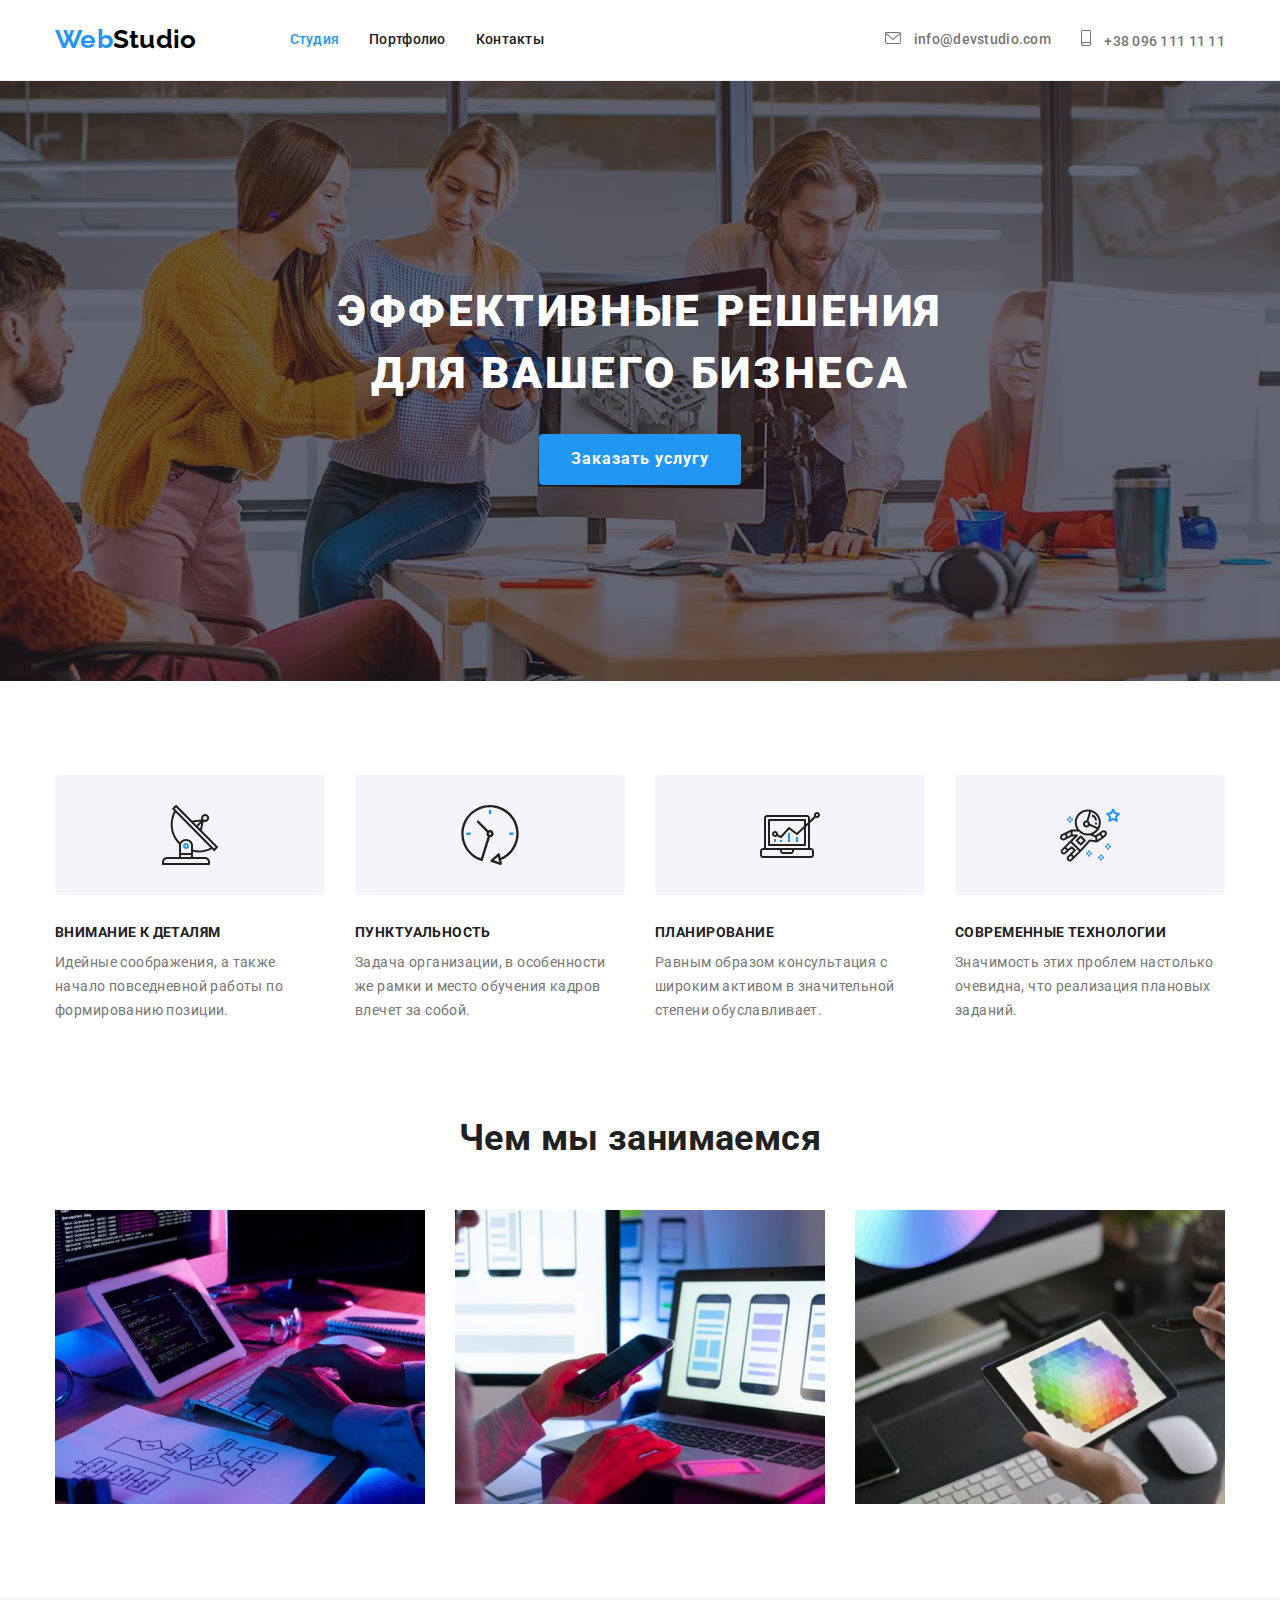
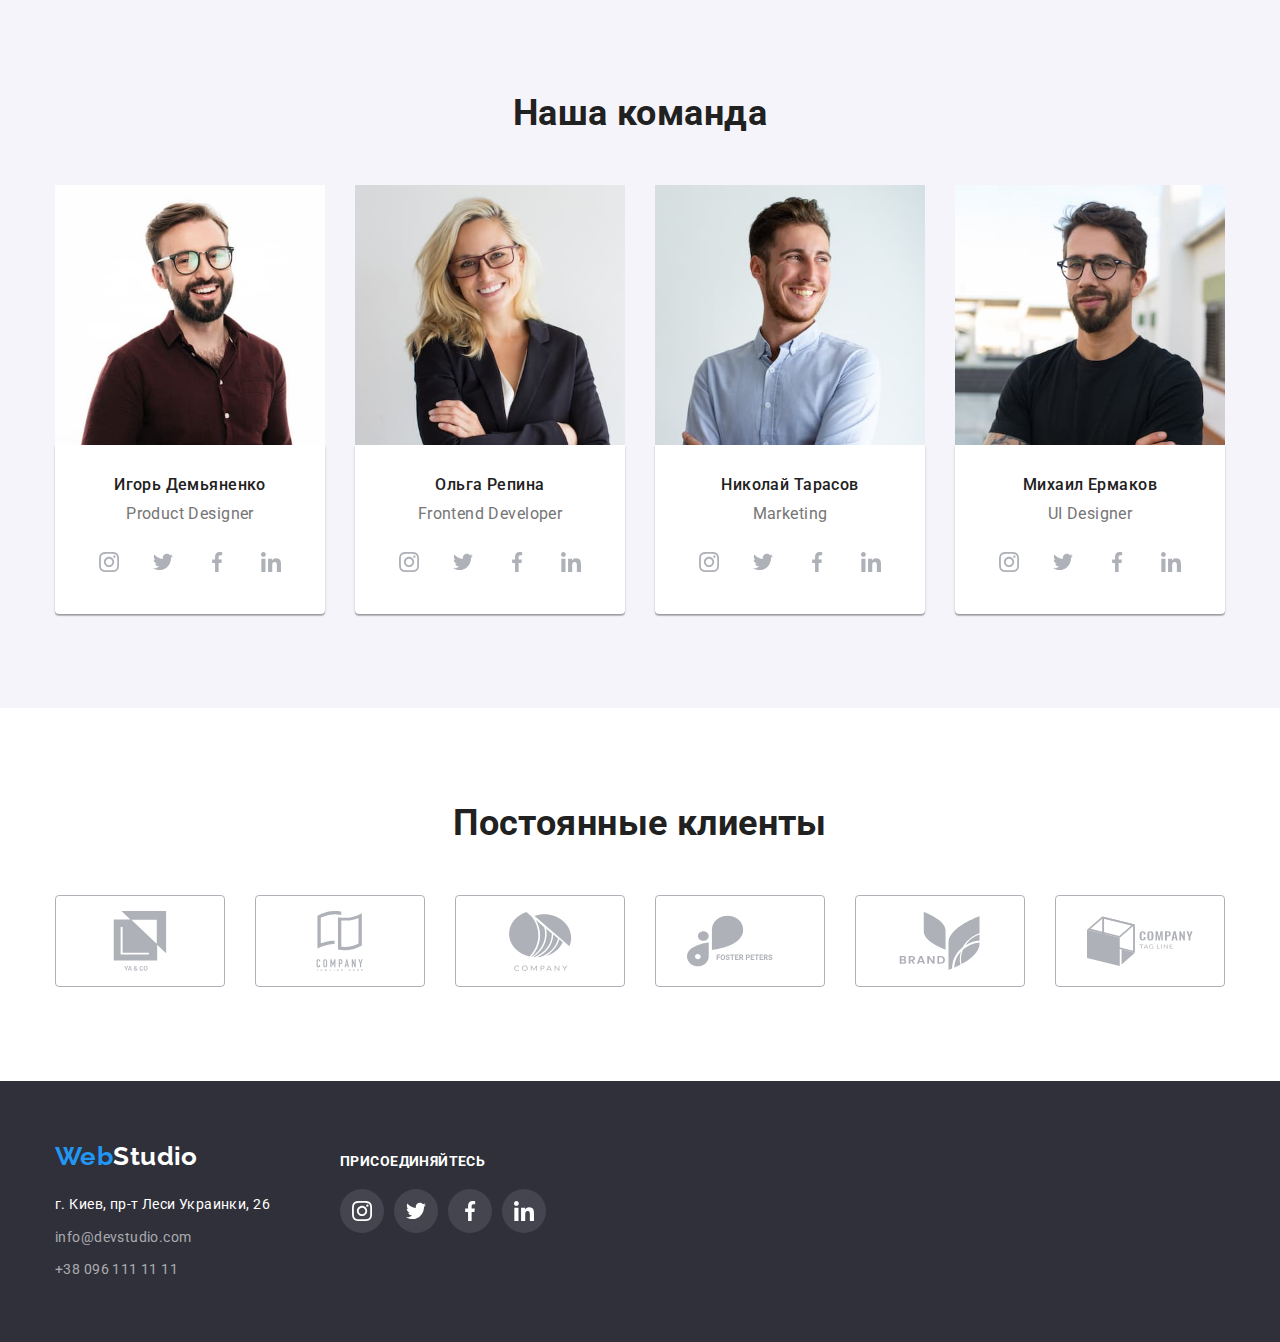
==== commit 67b62413: "Завершение тестового макета 4-го задания" ====
--- a/index.html
+++ b/index.html
@@ -367,19 +367,58 @@
 
     <!-- Footer -->
     <footer class="footer-section">
-        <div class="container">
-            <a href="./index.html" class="logo footer-logo"><span class="logo-half">Web</span>Studio</a>
-            <address>
-                <p class="location">г. Киев, пр-т Леси Украинки, 26</p>
-                <ul class="list contact-list contact-footer">
+        <div class="container footer">
+            <div class="footer-main">
+                <a href="./index.html" class="logo footer-logo"><span class="logo-half">Web</span>Studio</a>
+                <address>
+                    <p class="location">г. Киев, пр-т Леси Украинки, 26</p>
+                    <ul class="list contact-list contact-footer">
+                        <li>
+                            <a href="mailto:info@devstudio.com" class="contact-link link">info@devstudio.com</a>
+                        </li>
+                        <li>
+                            <a href="tel:+380961111111" class="contact-link link">+38 096 111 11 11</a>
+                        </li>
+                    </ul>
+                </address>
+            </div>
+            <div class="join">
+                <h2 class="join-title">Присоединяйтесь</h2>
+                <ul class="join-icons-list">
                     <li>
-                        <a href="mailto:info@devstudio.com" class="contact-link link">info@devstudio.com</a>
+                        <a class="join-link" href="#" area-label="Иконка Инстаграм">
+                            <svg class="join-svg-icon">
+                                <use href="./images/sprite.svg#instagram"></use>
+                            </svg>
+                        </a>
+                
                     </li>
                     <li>
-                        <a href="tel:+380961111111" class="contact-link link">+38 096 111 11 11</a>
-                    </li>
-                </ul>
-            </address>
+                        <a class="join-link" href="#" area-label="Иконка Твиттер">
+                            <svg class="join-svg-icon">
+                                <use href="./images/sprite.svg#twitter"></use>
+                            </svg>
+                        </a>
+                
+                    </li>
+                    <li>
+                        <a class="join-link" href="#" area-label="Иконка Фейсбук">
+                            <svg class="join-svg-icon">
+                                <use href="./images/sprite.svg#facebook"></use>
+                            </svg>
+                        </a>
+                
+                    </li>
+                    <li>
+                        <a class="join-link" href="#" area-label="Иконка Линкедин">
+                            <svg class="join-svg-icon">
+                                <use href="./images/sprite.svg#linkedin"></use>
+                            </svg>
+                        </a>
+                
+                    </li>
+                </ul>
+            </div>
         </div>
        
     </footer>
--- a/css/styles.css
+++ b/css/styles.css
@@ -40,7 +40,8 @@
 .btn-filter:focus,
 .hero,
 .footer-section .footer-logo,
-.location {
+.location,
+.join-title {
   color: var(--primary-white-color);
 }
 .logo-half,
@@ -51,7 +52,11 @@
 }
 .hero-btn,
 .btn-filter:hover,
-.btn-filter:focus {
+.btn-filter:focus,
+.member-link:hover,
+.member-link:focus,
+.join-link:hover,
+.join-link:focus {
   background-color: var(--accent-color);
 }
 .hero,
@@ -65,7 +70,7 @@
 .list,
 .feature-description,
 .features-set,
-.team-set .portfolio-item,
+.portfolio-item,
 .card-set,
 .team-set,
 .profession,
@@ -78,7 +83,12 @@
 .portfolio-menu,
 address,
 .features-section,
-.portfolio {
+.portfolio,
+.location,
+.join-title,
+.member-icons,
+.customers-list,
+.join-icons-list {
   margin: 0;
   padding: 0;
 }
@@ -90,7 +100,15 @@
 .navigation-menu,
 .nav-list,
 .page-header .contact-list,
-.page-header .container {
+.page-header .container,
+.feature-icons-container,
+.member-icons .member-link,
+.join-link,
+.customer-link,
+.member-icons,
+.customers-list,
+.footer,
+.join-icons-list {
   display: flex;
 }
 .card-set,
@@ -115,7 +133,7 @@
 .customers-title {
   margin-bottom: 50px;
 }
-.footer-section,
+
 .team-section,
 .features-section,
 .regular-customers,
@@ -144,13 +162,37 @@
   width: 1200px;
   padding: 0 15px;
 }
+.member-link:hover .member-svg-icon,
+.member-link:focus .member-svg-icon,
+.join-icons-list .join-svg-icon {
+  fill: var(--primary-white-color);
+}
+.member-icons .member-svg-icon,
+.join-icons-list .join-svg-icon {
+  width: 20px;
+  height: 20px;
+}
+.feature-icons-container,
+.member-icons .member-link,
+.join-link,
+.customer-link {
+  justify-content: center;
+  align-items: center;
+}
+.contact-items > .contact-link:hover .mail-icon,
+.contact-items > .contact-link:hover .phone-icon,
+.customer-link:hover .customer-icons,
+.customer-link:focus .customer-icons,
+.customer-icons:hover {
+  fill: var(--accent-color);
+}
 /* /Селекторы элементов и классов с повторяющимися значениями */
 
 /* Header */
 .page-header .container {
   min-height: 80px;
 }
-.portfolio-header {
+.page-header {
   border-bottom: 1px solid #ececec;
 }
 .logo {
@@ -199,16 +241,23 @@
   margin-right: 10px;
   fill: var(--primary-text-color);
 }
-.contact-items > .contact-link:hover .mail-icon,
-.contact-items > .contact-link:hover .phone-icon {
-  fill: var(--accent-color);
-}
 /* /Header */
 
 /* Main content */
 /* Hero */
 .hero {
   padding: 200px 0;
+  max-width: 1600px;
+  height: 600px;
+  background-image: linear-gradient(
+      to right,
+      rgba(47, 48, 58, 0.4),
+      rgba(47, 48, 58, 0.4)
+    ),
+    url(../images/bgimg.jpg);
+  background-position: center;
+  background-repeat: no-repeat;
+  background-size: cover;
 }
 .hero-title {
   font-weight: 900;
@@ -253,9 +302,6 @@
   height: 120px;
   margin-bottom: 30px;
   border-radius: 4px;
-  display: flex;
-  align-items: center;
-  justify-content: center;
   background-color: var(--background-light-color);
 }
 .feature-icons {
@@ -306,30 +352,17 @@
 }
 .member-icons {
   margin: 16px 0 0 calc(-1 * var(--icon-soclink-gap));
-  padding: 0;
-  display: flex;
-}
-.member-icons .member-link {
-  display: flex;
-  justify-content: center;
-  align-items: center;
+}
+.member-icons .member-link,
+.join-link {
   flex-basis: calc(100% / 4 - var(--icon-soclink-gap));
   margin-left: var(--icon-soclink-gap);
   width: 44px;
   height: 44px;
   border-radius: 50%;
-  background-color: #ffffff;
-}
-.member-link:hover {
-  background-color: var(--accent-color);
-}
-.member-link:hover:hover .member-svg-icon {
-  fill: #ffffff;
 }
 
 .member-icons .member-svg-icon {
-  width: 20px;
-  height: 20px;
   fill: var(--svg-primary-color);
 }
 /* /About team section */
@@ -356,6 +389,11 @@
   border-radius: 4px;
   padding: 6px 22px;
 }
+.filter-item:hover {
+  box-shadow: 0px 3px 1px rgba(0, 0, 0, 0.1), 0px 1px 2px rgba(0, 0, 0, 0.08),
+    0px 2px 2px rgba(0, 0, 0, 0.12);
+  border-radius: 4px;
+}
 /* /Portfolio filter */
 
 /* Portfolio menu */
@@ -380,6 +418,10 @@
   min-height: 404px;
   overflow: hidden;
 }
+.card-item:hover {
+  box-shadow: 0px 1px 1px rgba(0, 0, 0, 0.12), 0px 4px 4px rgba(0, 0, 0, 0.06),
+    1px 4px 6px rgba(0, 0, 0, 0.16);
+}
 .menu-items {
   padding: 20px 24px;
   border: 1px solid #eeeeee;
@@ -388,6 +430,10 @@
 .portfolio-item {
   margin-bottom: 4px;
 }
+.card-item:hover {
+  box-shadow: 0px 1px 1px rgba(0, 0, 0, 0.12), 0px 4px 4px rgba(0, 0, 0, 0.06),
+    1px 4px 6px rgba(0, 0, 0, 0.16);
+}
 /* /Portfolio menu */
 /* /Portfolio content */
 
@@ -397,14 +443,9 @@
   line-height: 1.2;
 }
 .customers-list {
-  padding: 0;
-  display: flex;
   margin-left: calc(-1 * var(--card-set-gap));
 }
 .customer-link {
-  display: flex;
-  justify-content: center;
-  align-items: center;
   flex-basis: calc(100% / 6 - var(--card-set-gap));
   margin-left: var(--card-set-gap);
   width: 170px;
@@ -418,16 +459,16 @@
   fill: var(--svg-primary-color);
 }
 
-.customer-icons:hover {
+.customer-link:hover,
+.customer-link:focus {
   border-color: var(--accent-color);
 }
-.customer-link:hover .customer-icons,
-.customer-link:hover {
-  fill: var(--accent-color);
-  border-color: var(--accent-color);
-}
 
 /* Footer */
+.footer-section {
+  padding-top: 60px;
+  padding-bottom: 60px;
+}
 address {
   margin-top: 20px;
 }
@@ -446,4 +487,24 @@
   font-style: normal;
   margin-bottom: 9px;
 }
+
+.join {
+  margin-left: 70px;
+  margin-top: 12px;
+}
+.join-title {
+  font-style: normal;
+  font-weight: bold;
+  font-size: 14px;
+  line-height: 16px;
+  letter-spacing: 0.03em;
+  text-transform: uppercase;
+}
+.join-icons-list {
+  margin: 20px 0 0 calc(-1 * var(--icon-soclink-gap));
+}
+.join-link {
+  background-color: #44454e;
+}
+
 /* /Footer */
